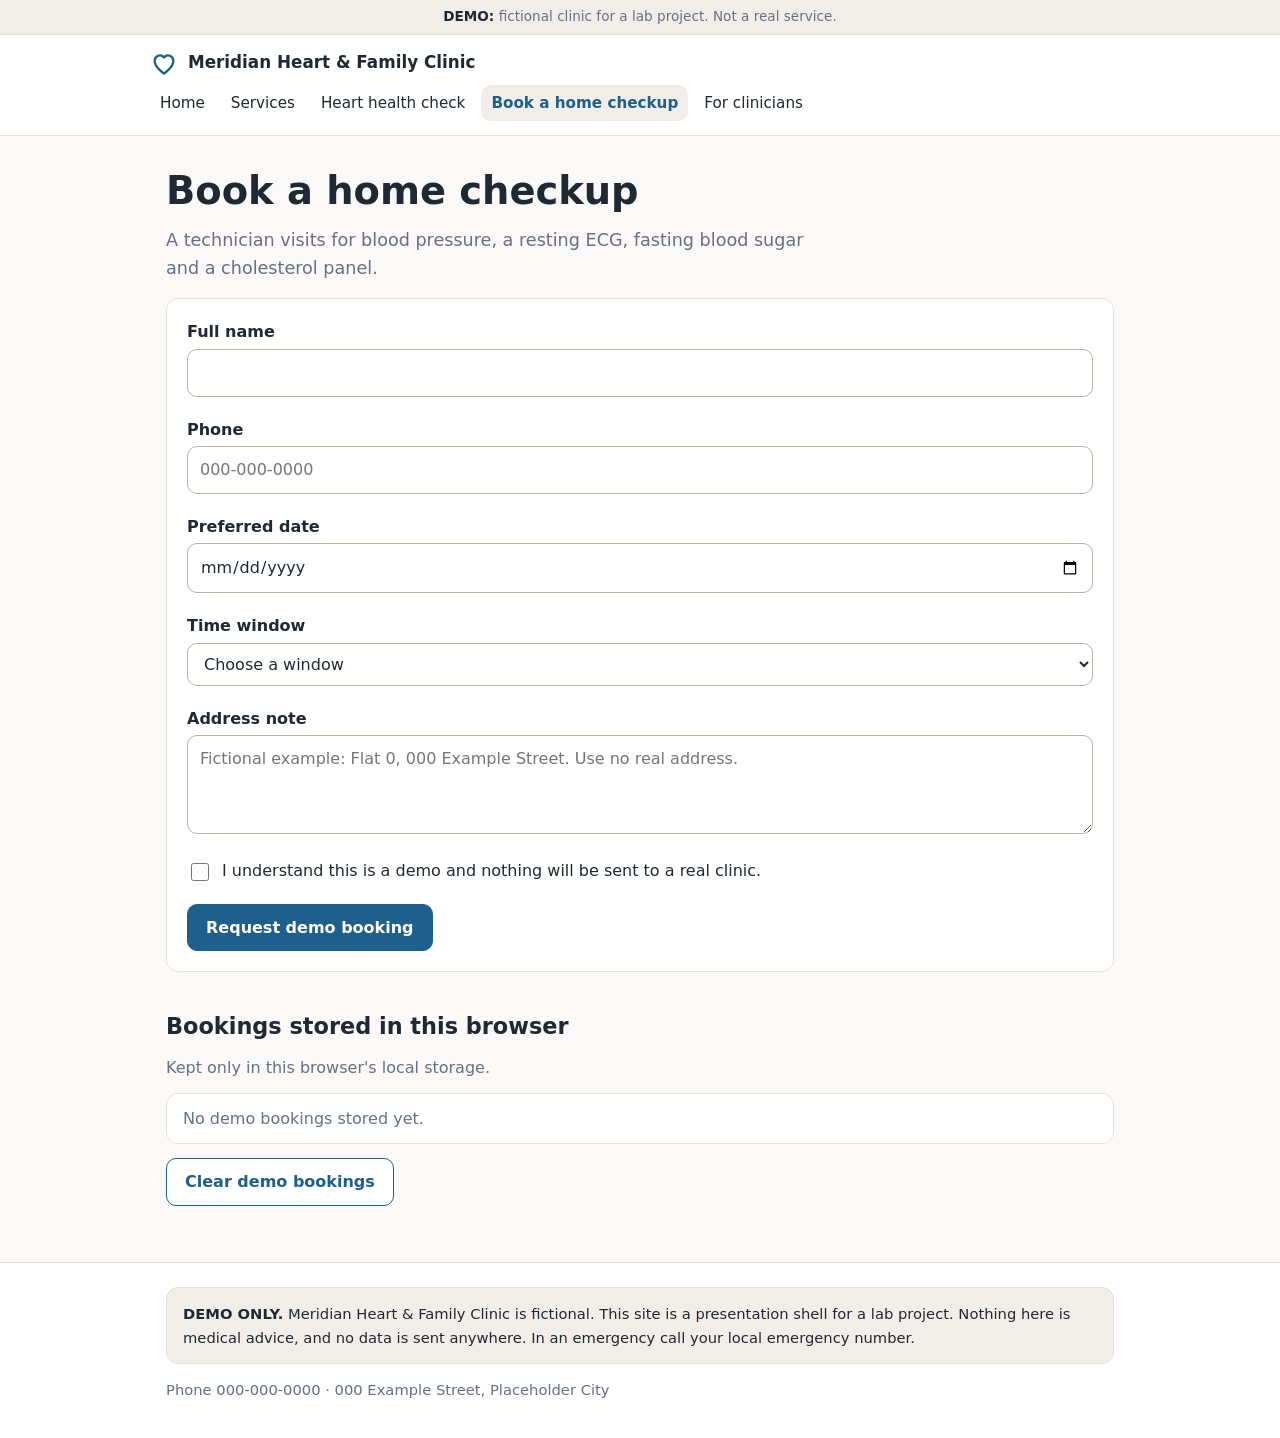
==== clinic/book.html @ 93be62f1 "feat: two-stage home-checkup flow, red-flag screen, plausibility guard, clinician queue, demo clinic" ====
<!doctype html>
<html lang="en">
<head>
<meta charset="utf-8">
<meta name="viewport" content="width=device-width, initial-scale=1">
<title>Book a home checkup | Meridian Heart &amp; Family Clinic (DEMO)</title>
<link rel="stylesheet" href="styles.css">
<script src="app.js" defer></script>
</head>
<body>
<a class="skip" href="#main">Skip to content</a>
<div class="demo-bar"><strong>DEMO:</strong> fictional clinic for a lab project. Not a real service.</div>
<header class="site">
<div class="wrap head">
<a class="brand" href="index.html"><svg viewBox="0 0 24 24" fill="none" stroke="currentColor" stroke-width="2" stroke-linecap="round" stroke-linejoin="round" aria-hidden="true"><path d="M12 21s-8-5.2-8-11a4.5 4.5 0 0 1 8-2.8A4.5 4.5 0 0 1 20 10c0 5.8-8 11-8 11z"/></svg>Meridian Heart &amp; Family Clinic</a>
<nav aria-label="Main">
<ul>
<li><a href="index.html">Home</a></li>
<li><a href="services.html">Services</a></li>
<li><a href="heart-check.html">Heart health check</a></li>
<li><a href="book.html" aria-current="page">Book a home checkup</a></li>
<li><a href="clinicians.html">For clinicians</a></li>
</ul>
</nav>
</div>
</header>
<main id="main">
<div class="wrap">
<h1>Book a home checkup</h1>
<p class="lead">A technician visits for blood pressure, a resting ECG, fasting blood sugar and a cholesterol panel.</p>
<p class="note nojs">JavaScript is turned off, so this demo form cannot save or confirm anything. Nothing is sent either way.</p>
<div id="confirmation" class="note ok" role="status" tabindex="-1" hidden></div>
<form id="booking-form" novalidate style="margin-top:16px">
<div>
<label for="name">Full name</label>
<input type="text" id="name" name="name" autocomplete="off" required>
<div class="field-error" id="name-err"></div>
</div>
<div>
<label for="phone">Phone</label>
<input type="tel" id="phone" name="phone" placeholder="000-000-0000" autocomplete="off" required>
<div class="field-error" id="phone-err"></div>
</div>
<div>
<label for="date">Preferred date</label>
<input type="date" id="date" name="date" required>
<div class="field-error" id="date-err"></div>
</div>
<div>
<label for="window">Time window</label>
<select id="window" name="window" required>
<option value="">Choose a window</option>
<option>Morning (7:00 to 10:00, fasting)</option>
<option>Late morning (10:00 to 12:00)</option>
<option>Afternoon (12:00 to 16:00)</option>
</select>
<div class="field-error" id="window-err"></div>
</div>
<div>
<label for="address">Address note</label>
<textarea id="address" name="address" rows="3" placeholder="Fictional example: Flat 0, 000 Example Street. Use no real address."></textarea>
</div>
<div>
<div class="check">
<input type="checkbox" id="consent" name="consent" required>
<label for="consent">I understand this is a demo and nothing will be sent to a real clinic.</label>
</div>
<div class="field-error" id="consent-err"></div>
</div>
<div><button class="btn" type="submit">Request demo booking</button></div>
</form>

<h2>Bookings stored in this browser</h2>
<p class="muted">Kept only in this browser's local storage.</p>
<noscript><p class="note">Stored bookings are shown here only when JavaScript is on.</p></noscript>
<ul id="booking-list" class="bookings" aria-live="polite"></ul>
<button class="btn secondary" type="button" id="clear-bookings">Clear demo bookings</button>
</div>
</main>
<footer class="site">
<div class="wrap">
<p class="disclaimer"><strong>DEMO ONLY.</strong> Meridian Heart &amp; Family Clinic is fictional. This site is a presentation shell for a lab project. Nothing here is medical advice, and no data is sent anywhere. In an emergency call your local emergency number.</p>
<p>Phone 000-000-0000 &middot; 000 Example Street, Placeholder City</p>
</div>
</footer>
</body>
</html>
---- clinic/styles.css ----
:root{--bg:#faf9f7;--card:#ffffff;--border:#e6e1d8;--ink:#1f2933;--muted:#667085;--accent:#1f5f8b;--soft:#f1eee9;--green:#2f855a;--amber:#b7791f;--red:#c53030}
*{box-sizing:border-box}
html{-webkit-text-size-adjust:100%}
body{margin:0;background:var(--bg);color:var(--ink);font-family:system-ui,-apple-system,"Segoe UI",Roboto,Helvetica,Arial,sans-serif;line-height:1.6;font-size:16px}
img,svg,iframe{max-width:100%}
a{color:var(--accent)}
a:focus-visible,button:focus-visible,input:focus-visible,select:focus-visible,textarea:focus-visible,summary:focus-visible{outline:3px solid var(--accent);outline-offset:2px}
.skip{position:absolute;left:16px;top:-60px;background:var(--accent);color:#fff;padding:10px 14px;border-radius:10px;z-index:10}
.skip:focus{top:8px}
.wrap{max-width:980px;margin:0 auto;padding:0 16px}
.demo-bar{background:var(--soft);border-bottom:1px solid var(--border);font-size:.85rem;color:var(--muted);text-align:center;padding:6px 16px}
.demo-bar strong{color:var(--ink)}
header.site{background:var(--card);border-bottom:1px solid var(--border)}
.head{display:flex;flex-wrap:wrap;align-items:center;justify-content:space-between;gap:8px 24px;padding:14px 0}
.brand{display:flex;align-items:center;gap:10px;font-weight:700;color:var(--ink);text-decoration:none;font-size:1.05rem}
.brand svg{width:28px;height:28px;color:var(--accent)}
nav ul{list-style:none;margin:0;padding:0;display:flex;flex-wrap:wrap;gap:4px 6px}
nav a{display:inline-block;padding:6px 10px;border-radius:10px;color:var(--ink);text-decoration:none;font-size:.95rem}
nav a:hover{background:var(--soft)}
nav a[aria-current="page"]{background:var(--soft);color:var(--accent);font-weight:600}
main{padding:32px 0 56px}
h1{font-size:clamp(1.7rem,5vw,2.4rem);line-height:1.2;margin:0 0 12px}
h2{font-size:1.4rem;margin:40px 0 14px;line-height:1.3}
h3{font-size:1.05rem;margin:0 0 6px}
p{margin:0 0 12px}
.lead{font-size:1.1rem;color:var(--muted);max-width:640px}
.hero{padding:24px 0 8px}
.btn{display:inline-block;background:var(--accent);color:#fff;border:1px solid var(--accent);border-radius:10px;padding:10px 18px;font:inherit;font-weight:600;text-decoration:none;cursor:pointer}
.btn:hover{background:#184e73}
.btn.secondary{background:var(--card);color:var(--accent)}
.btn.secondary:hover{background:var(--soft)}
.actions{display:flex;flex-wrap:wrap;gap:10px;margin-top:16px}
.grid{display:grid;gap:16px;grid-template-columns:repeat(auto-fit,minmax(220px,1fr))}
.card{background:var(--card);border:1px solid var(--border);border-radius:12px;padding:20px}
.card svg{width:28px;height:28px;color:var(--accent);margin-bottom:8px}
.card p{color:var(--muted);margin:0}
.card p+p{margin-top:8px}
.steps{list-style:none;margin:0;padding:0;display:grid;gap:16px;grid-template-columns:repeat(auto-fit,minmax(200px,1fr));counter-reset:s}
.steps li{background:var(--soft);border:1px solid var(--border);border-radius:12px;padding:16px 16px 16px 56px;position:relative;counter-increment:s}
.steps li::before{content:counter(s);position:absolute;left:16px;top:16px;width:28px;height:28px;border-radius:50%;background:var(--accent);color:#fff;font-weight:700;text-align:center;line-height:28px}
.hours{width:100%;max-width:420px;border-collapse:collapse}
.hours th,.hours td{text-align:left;padding:8px 0;border-bottom:1px solid var(--border);font-weight:400}
.hours th{color:var(--muted)}
.note{background:var(--soft);border:1px solid var(--border);border-left:4px solid var(--amber);border-radius:10px;padding:12px 16px;margin:16px 0}
.note.ok{border-left-color:var(--green)}
.note.err{border-left-color:var(--red);background:#fff}
.app-frame{display:block;width:100%;min-height:820px;height:85vh;border:1px solid var(--border);border-radius:12px;background:var(--card)}
form{background:var(--card);border:1px solid var(--border);border-radius:12px;padding:20px;display:grid;gap:16px}
label{display:block;font-weight:600;margin-bottom:4px}
input[type=text],input[type=tel],input[type=date],select,textarea{width:100%;font:inherit;color:var(--ink);background:#fff;border:1px solid #b9b2a5;border-radius:10px;padding:10px 12px}
.check{display:flex;gap:10px;align-items:flex-start}
.check input{margin-top:5px;width:18px;height:18px;flex:none}
.check label{font-weight:400;margin:0}
.field-error{color:var(--red);font-size:.9rem;margin-top:4px;min-height:0}
.bookings{list-style:none;padding:0;margin:0 0 14px;display:grid;gap:10px}
.bookings li{background:var(--card);border:1px solid var(--border);border-radius:12px;padding:12px 16px}
.bookings small{color:var(--muted)}
.muted{color:var(--muted)}
.nojs{display:block}
.js .nojs{display:none}
footer.site{border-top:1px solid var(--border);background:var(--card);padding:24px 0;color:var(--muted);font-size:.92rem}
.disclaimer{background:var(--soft);border:1px solid var(--border);border-radius:12px;padding:14px 16px;color:var(--ink);margin-bottom:14px}
@media (max-width:600px){main{padding-top:20px}.app-frame{min-height:820px}}
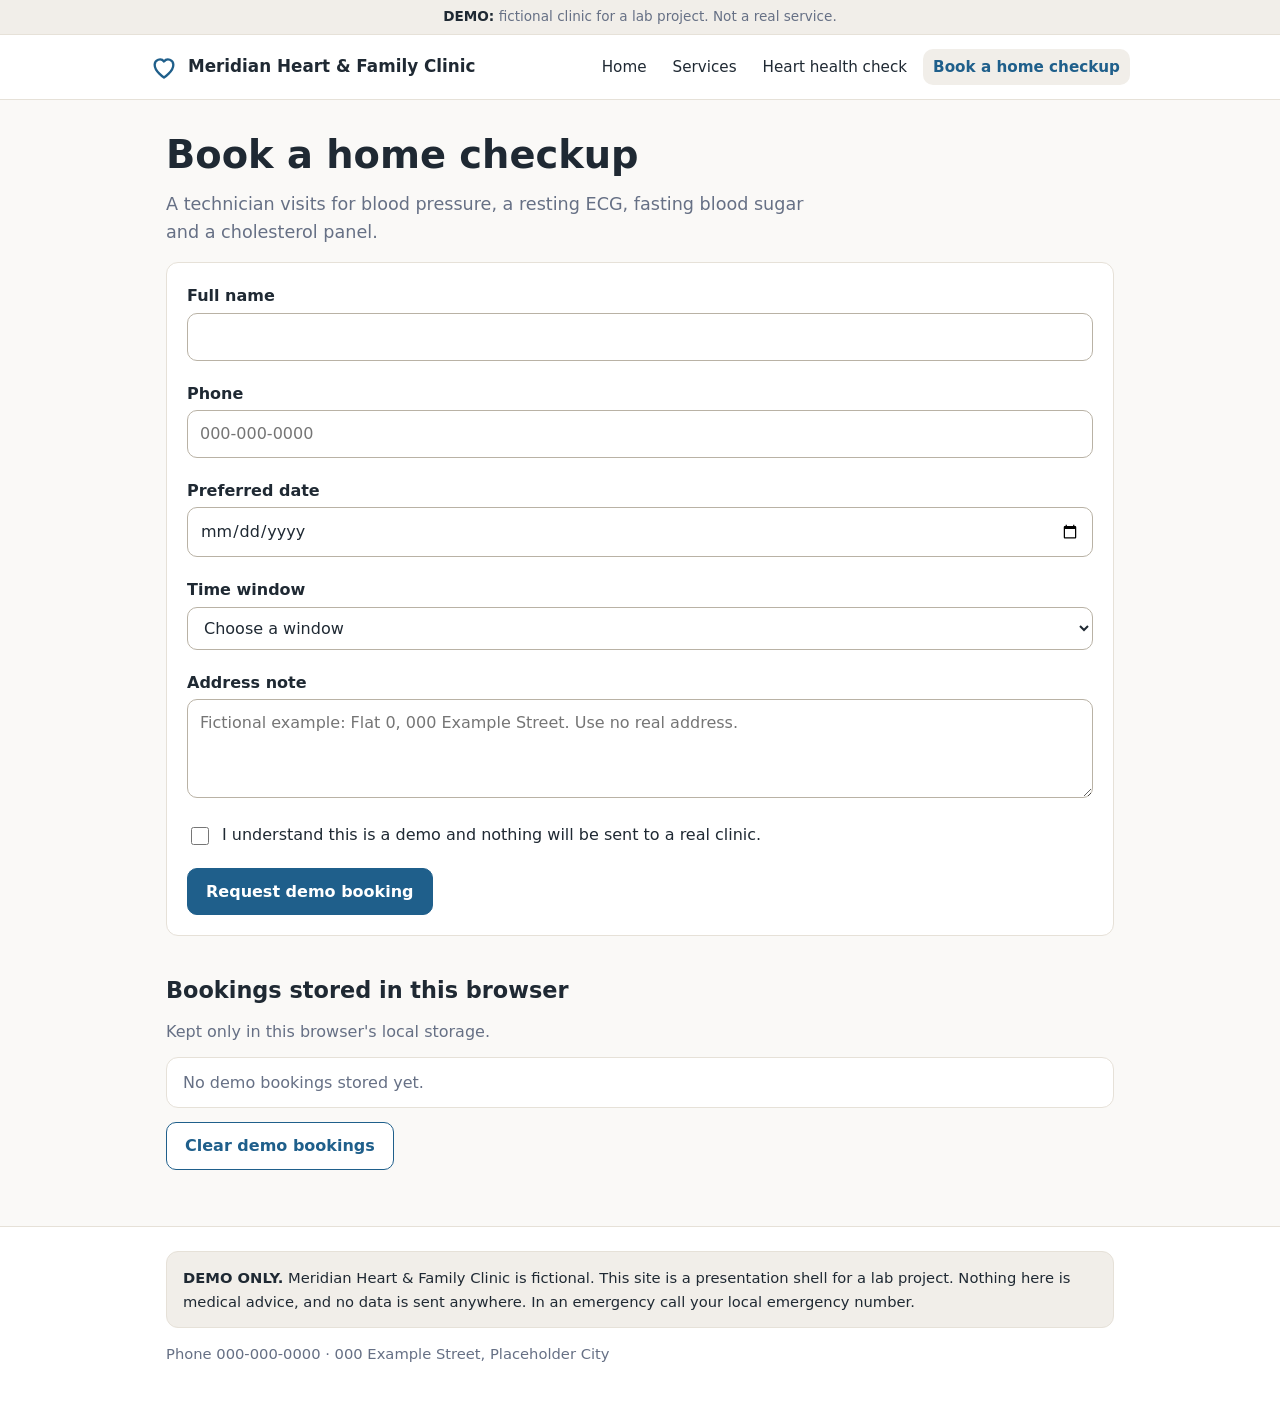
==== commit b5ce15d2: "revert: restore the original system (guided chat, single full analysis); keep only the clinic front-" ====
--- a/clinic/book.html
+++ b/clinic/book.html
@@ -5,6 +5,7 @@
 <meta name="viewport" content="width=device-width, initial-scale=1">
 <title>Book a home checkup | Meridian Heart &amp; Family Clinic (DEMO)</title>
 <link rel="stylesheet" href="styles.css">
+<script src="config.js"></script>
 <script src="app.js" defer></script>
 </head>
 <body>
@@ -19,7 +20,6 @@
 <li><a href="services.html">Services</a></li>
 <li><a href="heart-check.html">Heart health check</a></li>
 <li><a href="book.html" aria-current="page">Book a home checkup</a></li>
-<li><a href="clinicians.html">For clinicians</a></li>
 </ul>
 </nav>
 </div>
